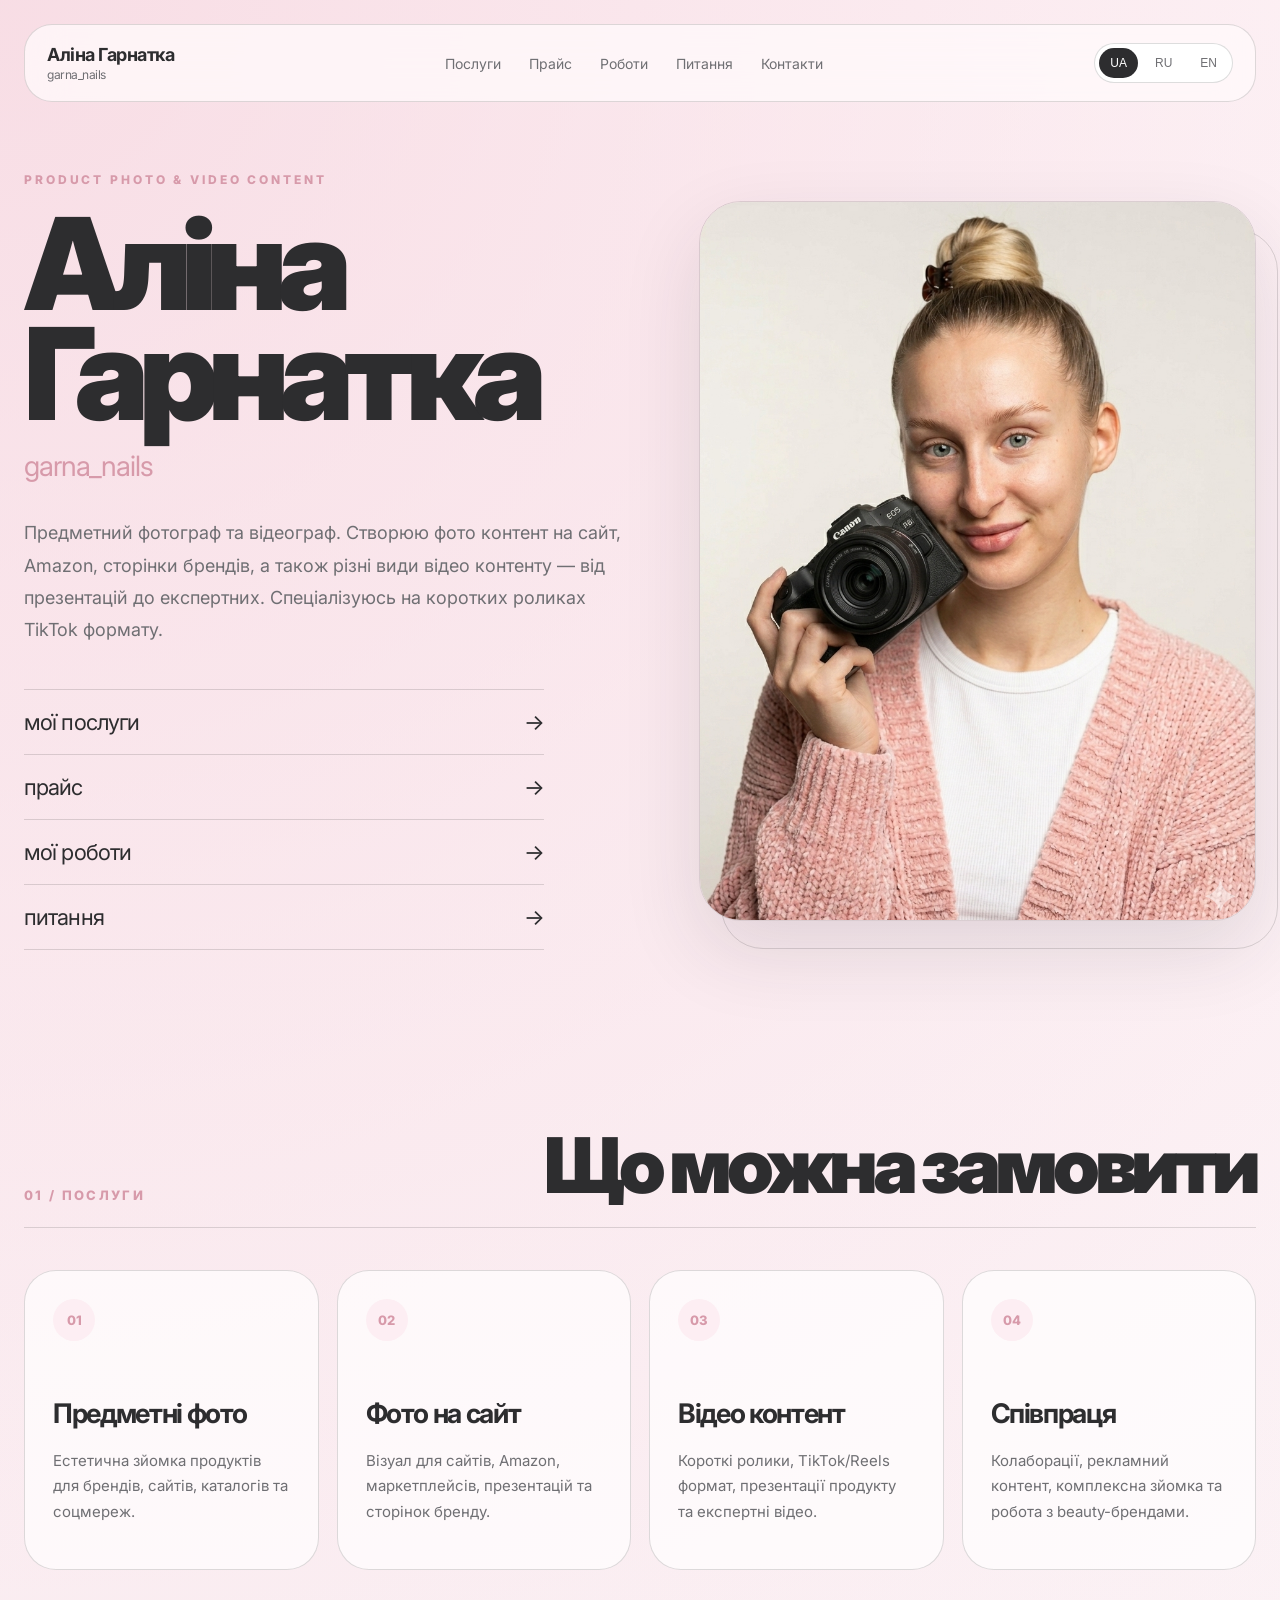
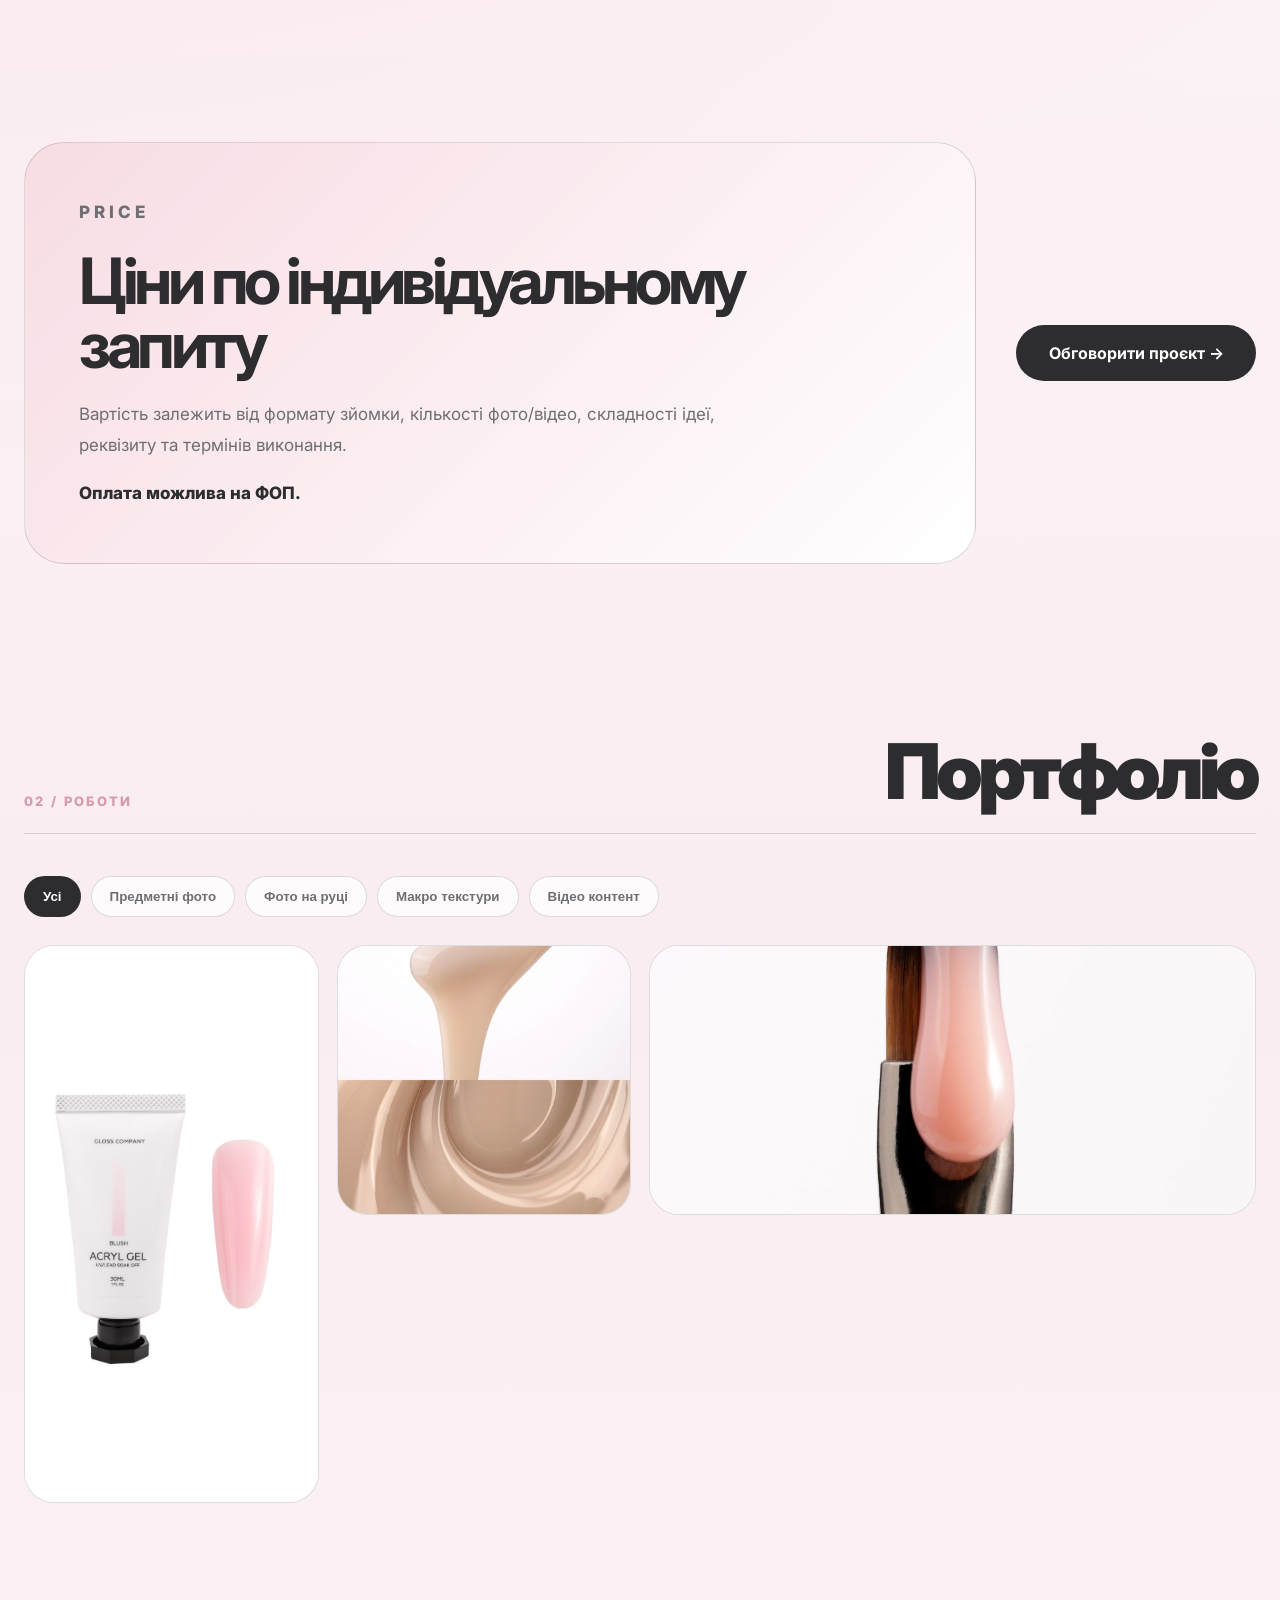
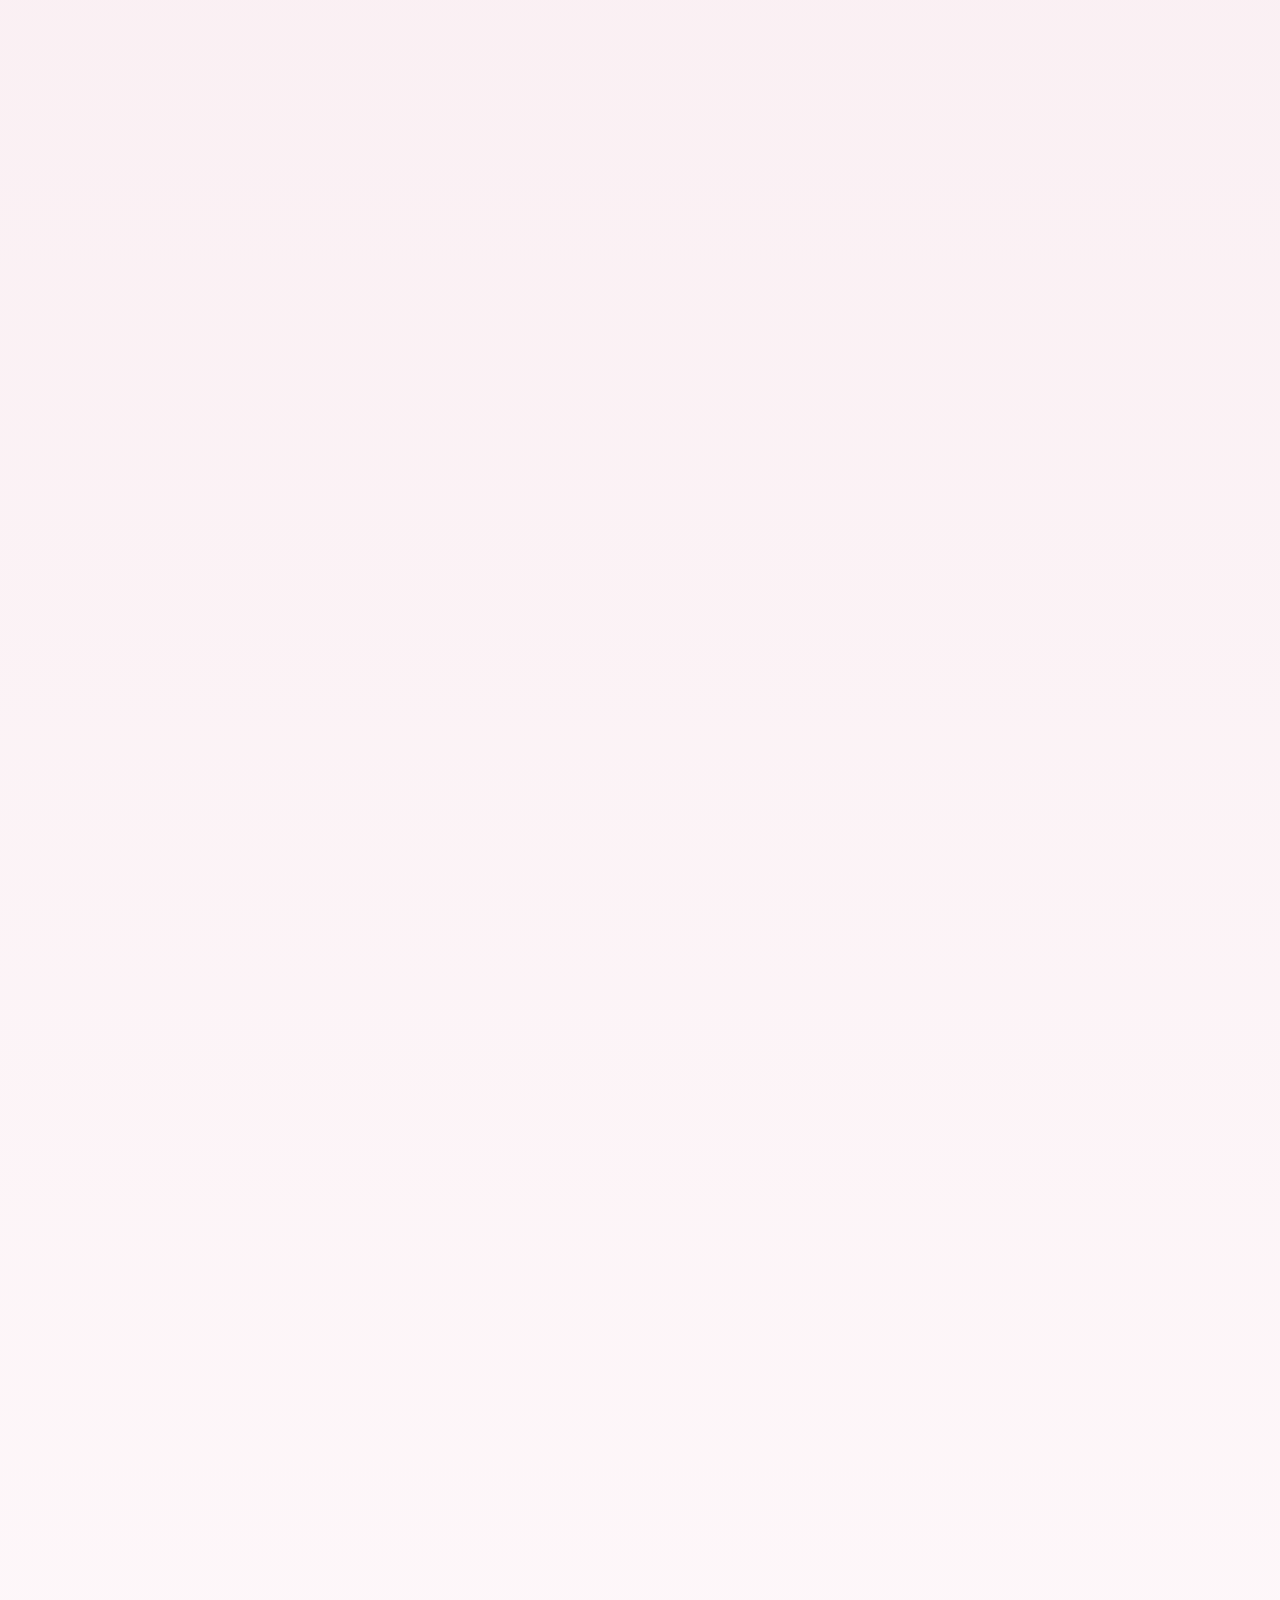
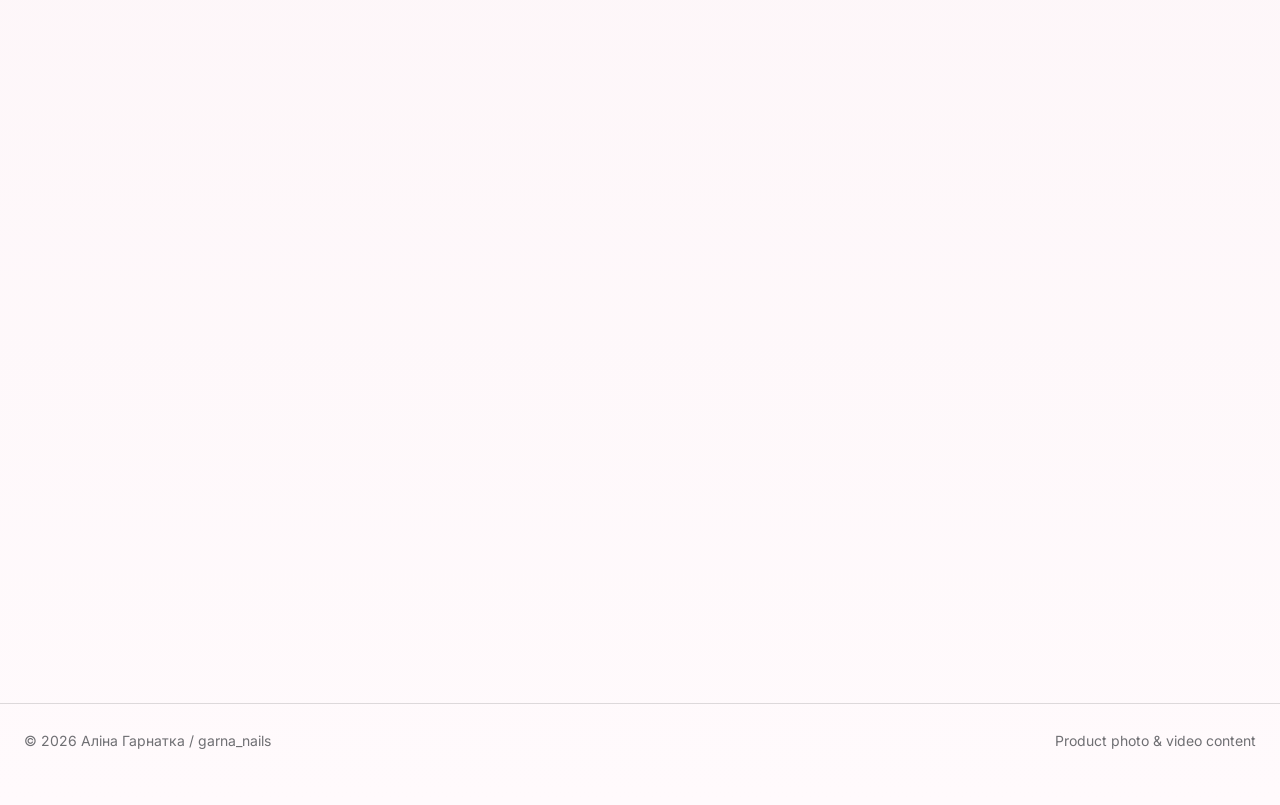
==== index.html @ fa23b3cb "Add files via upload" ====
<!DOCTYPE html>
<html lang="uk">
<head>
  <meta charset="UTF-8" />
  <meta name="viewport" content="width=device-width, initial-scale=1.0" />

  <title>Аліна Гарнатка | Фото та відео контент для beauty-брендів</title>

  <meta name="description" content="Аліна Гарнатка — предметний фотограф та відеограф. Фото контент для сайтів, Amazon, beauty-брендів, презентації продуктів, TikTok/Reels відео та співпраця з брендами." />
  <meta name="keywords" content="Аліна Гарнатка, garna_nails, предметна фотографія, фото для брендів, відео контент, beauty content, nail content, фото для сайту, Amazon product photo" />
  <meta name="author" content="Аліна Гарнатка" />

  <meta property="og:title" content="Аліна Гарнатка | garna_nails" />
  <meta property="og:description" content="Фото та відео контент для beauty-брендів, сайтів, Amazon, соцмереж та презентацій продуктів." />
  <meta property="og:image" content="assets/images/hero/hero.jpg" />
  <meta property="og:type" content="website" />

  <link rel="icon" href="assets/icons/favicon.png" type="image/png" />
  <link rel="stylesheet" href="style.css" />
</head>
<body>

  <header class="header">
    <a href="#" class="logo">
      <span>Аліна Гарнатка</span>
      <small>garna_nails</small>
    </a>

    <nav class="nav">
      <a href="#services">Послуги</a>
      <a href="#price">Прайс</a>
      <a href="#works">Роботи</a>
      <a href="#faq">Питання</a>
      <a href="#contact">Контакти</a>
    </nav>

    <div class="lang">
      <button class="active" data-lang="uk">UA</button>
      <button data-lang="ru">RU</button>
      <button data-lang="en">EN</button>
    </div>
  </header>

  <main>

    <section class="hero">
      <div class="hero-left">
        <p class="label">PRODUCT PHOTO & VIDEO CONTENT</p>

        <h1>Аліна<br>Гарнатка</h1>
        <p class="nickname">garna_nails</p>

        <p class="hero-text">
          Предметний фотограф та відеограф. Створюю фото контент на сайт,
          Amazon, сторінки брендів, а також різні види відео контенту —
          від презентацій до експертних. Спеціалізуюсь на коротких роликах
          TikTok формату.
        </p>

        <div class="hero-links">
          <a href="#services">мої послуги <span>→</span></a>
          <a href="#price">прайс <span>→</span></a>
          <a href="#works">мої роботи <span>→</span></a>
          <a href="#faq">питання <span>→</span></a>
        </div>
      </div>

      <div class="hero-right">
        <img src="assets/images/hero/hero.jpg" alt="Аліна Гарнатка">
      </div>
    </section>

    <section id="services" class="section">
      <div class="section-title">
        <p>01 / Послуги</p>
        <h2>Що можна замовити</h2>
      </div>

      <div class="services-grid">
        <div class="service-card">
          <span>01</span>
          <h3>Предметні фото</h3>
          <p>Естетична зйомка продуктів для брендів, сайтів, каталогів та соцмереж.</p>
        </div>

        <div class="service-card">
          <span>02</span>
          <h3>Фото на сайт</h3>
          <p>Візуал для сайтів, Amazon, маркетплейсів, презентацій та сторінок бренду.</p>
        </div>

        <div class="service-card">
          <span>03</span>
          <h3>Відео контент</h3>
          <p>Короткі ролики, TikTok/Reels формат, презентації продукту та експертні відео.</p>
        </div>

        <div class="service-card">
          <span>04</span>
          <h3>Співпраця</h3>
          <p>Колаборації, рекламний контент, комплексна зйомка та робота з beauty-брендами.</p>
        </div>
      </div>
    </section>

    <section id="price" class="price-section">
      <div>
        <p class="label">PRICE</p>
        <h2>Ціни по індивідуальному запиту</h2>
        <p>
          Вартість залежить від формату зйомки, кількості фото/відео,
          складності ідеї, реквізиту та термінів виконання.
        </p>
        <p class="fop">Оплата можлива на ФОП.</p>
      </div>

      <a href="#contact" class="main-btn">Обговорити проєкт →</a>
    </section>

    <section id="works" class="section">
      <div class="section-title">
        <p>02 / Роботи</p>
        <h2>Портфоліо</h2>
      </div>

      <div class="filter-buttons">
        <button class="active" data-filter="all">Усі</button>
        <button data-filter="product">Предметні фото</button>
        <button data-filter="hand">Фото на руці</button>
        <button data-filter="macro">Макро текстури</button>
        <button data-filter="video">Відео контент</button>
      </div>

      <div class="portfolio-grid">
        <div class="work-item tall" data-category="product">
          <img src="assets/images/portfolio/work1.jpg" alt="Робота 1">
        </div>

        <div class="work-item" data-category="product">
          <img src="assets/images/portfolio/work2.jpg" alt="Робота 2">
        </div>

        <div class="work-item wide" data-category="product">
          <img src="assets/images/portfolio/work3.jpg" alt="Робота 3">
        </div>

        <div class="work-item" data-category="hand">
          <img src="assets/images/portfolio/work4.jpg" alt="Робота 4">
        </div>

        <div class="work-item" data-category="macro">
          <img src="assets/images/portfolio/work5.jpg" alt="Робота 5">
        </div>

        <div class="work-item tall" data-category="macro">
          <img src="assets/images/portfolio/work6.webp" alt="Робота 6">
        </div>

        <div class="work-item" data-category="product">
          <img src="assets/images/portfolio/work7.webp" alt="Робота 7">
        </div>

        <div class="work-item wide" data-category="macro">
          <img src="assets/images/portfolio/work8.jpg" alt="Робота 8">
        </div>

        <div class="work-item" data-category="hand">
          <img src="assets/images/portfolio/work9.webp" alt="Робота 9">
        </div>

        <div class="work-item tall" data-category="product">
          <img src="assets/images/portfolio/work10.webp" alt="Робота 10">
        </div>

        <div class="work-item" data-category="macro">
          <img src="assets/images/portfolio/work11.jpg" alt="Робота 11">
        </div>

        <div class="work-item" data-category="product">
          <img src="assets/images/portfolio/work12.jpg" alt="Робота 12">
        </div>
      </div>
    </section>

    <section id="faq" class="section">
      <div class="section-title">
        <p>03 / Питання</p>
        <h2>Правила роботи</h2>
      </div>

      <div class="faq-list">
        <div class="faq-item">
          <button>
            Як відбувається співпраця?
            <span>+</span>
          </button>
          <p>
            Спочатку обговорюємо задачу, продукт, формат контенту, терміни,
            референси та бажаний результат. Після цього формується індивідуальна пропозиція.
          </p>
        </div>

        <div class="faq-item">
          <button>
            Як формується ціна?
            <span>+</span>
          </button>
          <p>
            Ціна залежить від кількості матеріалів, складності зйомки,
            реквізиту, монтажу, терміновості та формату контенту.
          </p>
        </div>

        <div class="faq-item">
          <button>
            Чи можна замовити тільки відео?
            <span>+</span>
          </button>
          <p>
            Так, можна замовити окремо фото, відео або комплексну зйомку під бренд.
          </p>
        </div>

        <div class="faq-item">
          <button>
            Куди приходять заявки?
            <span>+</span>
          </button>
          <p>
            Усі заявки з сайту автоматично надходять у Telegram.
          </p>
        </div>
      </div>
    </section>

    <section id="contact" class="contact-section">
      <div class="contact-left">
        <p class="label">CONTACT</p>
        <h2>Залишити заявку</h2>
        <p>
          Напишіть, який контент вам потрібен, залиште контакт —
          і заявка автоматично прийде в Telegram.
        </p>

        <div class="social-links">
          <a href="https://www.instagram.com/garna_nails?igsh=emRud2xkeWV4cjYy" target="_blank">Instagram →</a>
          <a href="https://www.tiktok.com/@garna_nails" target="_blank">TikTok →</a>
          <a href="https://t.me/alinagarnatka" target="_blank">Telegram →</a>
        </div>
      </div>

      <form class="contact-form" id="requestForm">
        <input type="text" name="name" placeholder="Ваше ім’я" required>
        <input type="text" name="contact" placeholder="Telegram / Instagram / телефон" required>

        <select name="service" required>
          <option value="">Що вас цікавить?</option>
          <option value="Предметні фото">Предметні фото</option>
          <option value="Фото на сайт">Фото на сайт</option>
          <option value="Відео контент">Відео контент</option>
          <option value="Презентація продукту">Презентація продукту</option>
          <option value="Співпраця">Співпраця</option>
        </select>

        <textarea name="message" placeholder="Коротко опишіть задачу"></textarea>

        <button type="submit">Відправити заявку →</button>
        <p class="form-status" id="formStatus"></p>
      </form>
    </section>

  </main>

  <div class="lightbox" id="lightbox">
    <img src="" alt="">
  </div>

  <footer class="footer">
    <p>© 2026 Аліна Гарнатка / garna_nails</p>
    <p>Product photo & video content</p>
  </footer>

  <script src="script.js"></script>
</body>
</html>
---- style.css ----
@import url('https://fonts.googleapis.com/css2?family=Inter:wght@300;400;500;600;700;800;900&display=swap');

:root {
  --white: #fffafc;
  --pink: #f6d6df;
  --pink-light: #fdeef3;
  --pink-dark: #d79aaa;
  --gray: #2d2d2f;
  --gray-soft: #6f6f73;
  --line: rgba(45, 45, 47, 0.16);
  --card: rgba(255, 255, 255, 0.72);
}

* {
  margin: 0;
  padding: 0;
  box-sizing: border-box;
}

html {
  scroll-behavior: smooth;
}

body {
  font-family: 'Inter', sans-serif;
  background:
    radial-gradient(circle at top left, rgba(246, 214, 223, 0.8), transparent 36%),
    linear-gradient(180deg, #fffafc 0%, #f9edf1 45%, #fffafc 100%);
  color: var(--gray);
  overflow-x: hidden;
}

a {
  color: inherit;
  text-decoration: none;
}

img {
  width: 100%;
  display: block;
}

.header {
  width: calc(100% - 48px);
  max-width: 1320px;
  margin: 24px auto 0;
  padding: 18px 22px;
  border: 1px solid var(--line);
  border-radius: 28px;
  background: rgba(255, 250, 252, 0.76);
  backdrop-filter: blur(18px);
  display: flex;
  align-items: center;
  justify-content: space-between;
  position: sticky;
  top: 18px;
  z-index: 100;
}

.logo {
  display: flex;
  flex-direction: column;
  line-height: 1.1;
  font-weight: 700;
  letter-spacing: -0.03em;
}

.logo span {
  font-size: 18px;
}

.logo small {
  font-size: 12px;
  color: var(--gray-soft);
  font-weight: 400;
  margin-top: 3px;
}

.nav {
  display: flex;
  gap: 28px;
  font-size: 14px;
  color: var(--gray-soft);
}

.nav a {
  transition: 0.25s ease;
}

.nav a:hover {
  color: var(--gray);
}

.lang {
  display: flex;
  gap: 6px;
  padding: 4px;
  border: 1px solid var(--line);
  border-radius: 999px;
  background: #fff;
}

.lang button {
  border: none;
  background: transparent;
  padding: 8px 11px;
  border-radius: 999px;
  cursor: pointer;
  font-size: 12px;
  color: var(--gray-soft);
}

.lang button.active {
  background: var(--gray);
  color: #fff;
}

.hero {
  max-width: 1320px;
  margin: 70px auto 0;
  padding: 0 24px 80px;
  display: grid;
  grid-template-columns: 1.05fr 0.95fr;
  gap: 60px;
  align-items: center;
  min-height: calc(100vh - 140px);
}

.label {
  font-size: 12px;
  letter-spacing: 0.24em;
  text-transform: uppercase;
  color: var(--pink-dark);
  font-weight: 800;
  margin-bottom: 22px;
}

.hero h1 {
  font-size: clamp(64px, 10vw, 154px);
  line-height: 0.86;
  letter-spacing: -0.08em;
  font-weight: 900;
  color: var(--gray);
}

.nickname {
  margin-top: 20px;
  font-size: 28px;
  color: var(--pink-dark);
  letter-spacing: -0.04em;
}

.hero-text {
  max-width: 620px;
  margin-top: 34px;
  font-size: 18px;
  line-height: 1.8;
  color: var(--gray-soft);
}

.hero-links {
  margin-top: 42px;
  max-width: 520px;
  border-top: 1px solid var(--line);
}

.hero-links a {
  display: flex;
  align-items: center;
  justify-content: space-between;
  padding: 19px 0;
  border-bottom: 1px solid var(--line);
  font-size: 22px;
  letter-spacing: -0.04em;
  transition: 0.25s ease;
}

.hero-links span {
  transition: 0.25s ease;
}

.hero-links a:hover {
  color: var(--pink-dark);
  padding-left: 10px;
}

.hero-links a:hover span {
  transform: translateX(8px);
}

.hero-right {
  position: relative;
}

.hero-right::before {
  content: "";
  position: absolute;
  inset: 28px -22px -28px 22px;
  border: 1px solid var(--line);
  border-radius: 42px;
  z-index: -1;
}

.hero-right img {
  height: 720px;
  object-fit: cover;
  border-radius: 42px;
  border: 1px solid var(--line);
  box-shadow: 0 30px 80px rgba(45, 45, 47, 0.12);
}

.section {
  max-width: 1320px;
  margin: 0 auto;
  padding: 100px 24px;
}

.section-title {
  display: flex;
  align-items: end;
  justify-content: space-between;
  gap: 30px;
  margin-bottom: 42px;
  border-bottom: 1px solid var(--line);
  padding-bottom: 24px;
}

.section-title p {
  font-size: 13px;
  color: var(--pink-dark);
  text-transform: uppercase;
  letter-spacing: 0.18em;
  font-weight: 800;
}

.section-title h2 {
  font-size: clamp(40px, 6vw, 86px);
  line-height: 0.95;
  letter-spacing: -0.07em;
  font-weight: 900;
}

.services-grid {
  display: grid;
  grid-template-columns: repeat(4, 1fr);
  gap: 18px;
}

.service-card {
  min-height: 300px;
  padding: 28px;
  border-radius: 32px;
  border: 1px solid var(--line);
  background: rgba(255, 255, 255, 0.68);
  transition: 0.25s ease;
}

.service-card:hover {
  transform: translateY(-8px);
  background: #fff;
  box-shadow: 0 24px 60px rgba(45, 45, 47, 0.09);
}

.service-card span {
  display: inline-flex;
  width: 42px;
  height: 42px;
  border-radius: 50%;
  background: var(--pink-light);
  align-items: center;
  justify-content: center;
  font-size: 13px;
  color: var(--pink-dark);
  font-weight: 800;
  margin-bottom: 56px;
}

.service-card h3 {
  font-size: 27px;
  letter-spacing: -0.05em;
  margin-bottom: 18px;
}

.service-card p {
  color: var(--gray-soft);
  line-height: 1.7;
  font-size: 15px;
}

.price-section {
  max-width: 1320px;
  margin: 0 auto;
  padding: 72px 24px;
  display: grid;
  grid-template-columns: 1fr auto;
  gap: 40px;
  align-items: center;
}

.price-section > div {
  padding: 54px;
  border-radius: 40px;
  background:
    linear-gradient(135deg, rgba(246, 214, 223, 0.85), rgba(255, 255, 255, 0.82)),
    #fff;
  border: 1px solid var(--line);
}

.price-section h2 {
  font-size: clamp(38px, 5vw, 74px);
  line-height: 1;
  letter-spacing: -0.07em;
  margin-bottom: 22px;
}

.price-section p {
  max-width: 700px;
  font-size: 17px;
  line-height: 1.8;
  color: var(--gray-soft);
}

.fop {
  margin-top: 18px;
  font-weight: 800;
  color: var(--gray) !important;
}

.main-btn {
  display: inline-flex;
  align-items: center;
  justify-content: center;
  min-width: 240px;
  padding: 18px 26px;
  border-radius: 999px;
  background: var(--gray);
  color: #fff;
  font-weight: 700;
  transition: 0.25s ease;
}

.main-btn:hover {
  transform: translateY(-4px);
  box-shadow: 0 20px 44px rgba(45, 45, 47, 0.16);
}

.filter-buttons {
  display: flex;
  gap: 10px;
  flex-wrap: wrap;
  margin-bottom: 28px;
}

.filter-buttons button {
  border: 1px solid var(--line);
  background: rgba(255, 255, 255, 0.74);
  padding: 12px 18px;
  border-radius: 999px;
  cursor: pointer;
  color: var(--gray-soft);
  font-weight: 600;
  transition: 0.25s ease;
}

.filter-buttons button.active,
.filter-buttons button:hover {
  background: var(--gray);
  color: #fff;
}

.portfolio-grid {
  display: grid;
  grid-template-columns: repeat(4, 1fr);
  grid-auto-rows: 270px;
  gap: 18px;
}

.work-item {
  border-radius: 30px;
  overflow: hidden;
  border: 1px solid var(--line);
  cursor: pointer;
  background: #fff;
  position: relative;
}

.work-item::after {
  content: "відкрити →";
  position: absolute;
  right: 16px;
  bottom: 16px;
  padding: 9px 13px;
  border-radius: 999px;
  background: rgba(255, 250, 252, 0.84);
  backdrop-filter: blur(12px);
  font-size: 12px;
  color: var(--gray);
  opacity: 0;
  transform: translateY(8px);
  transition: 0.25s ease;
}

.work-item:hover::after {
  opacity: 1;
  transform: translateY(0);
}

.work-item img {
  width: 100%;
  height: 100%;
  object-fit: cover;
  transition: 0.45s ease;
}

.work-item:hover img {
  transform: scale(1.06);
}

.work-item.tall {
  grid-row: span 2;
}

.work-item.wide {
  grid-column: span 2;
}

.faq-list {
  display: grid;
  gap: 14px;
}

.faq-item {
  border: 1px solid var(--line);
  border-radius: 28px;
  background: rgba(255, 255, 255, 0.68);
  overflow: hidden;
}

.faq-item button {
  width: 100%;
  border: none;
  background: transparent;
  padding: 24px 28px;
  text-align: left;
  display: flex;
  justify-content: space-between;
  gap: 20px;
  font-size: 21px;
  font-weight: 800;
  color: var(--gray);
  cursor: pointer;
}

.faq-item button span {
  color: var(--pink-dark);
  font-size: 28px;
  line-height: 1;
  transition: 0.25s ease;
}

.faq-item p {
  display: none;
  padding: 0 28px 26px;
  max-width: 820px;
  color: var(--gray-soft);
  line-height: 1.8;
}

.faq-item.active p {
  display: block;
}

.faq-item.active button span {
  transform: rotate(45deg);
}

.contact-section {
  max-width: 1320px;
  margin: 0 auto;
  padding: 100px 24px;
  display: grid;
  grid-template-columns: 0.9fr 1.1fr;
  gap: 50px;
  align-items: start;
}

.contact-left h2 {
  font-size: clamp(44px, 7vw, 96px);
  line-height: 0.95;
  letter-spacing: -0.07em;
  margin-bottom: 28px;
}

.contact-left p {
  max-width: 520px;
  color: var(--gray-soft);
  line-height: 1.8;
  font-size: 17px;
}

.social-links {
  margin-top: 40px;
  max-width: 440px;
  border-top: 1px solid var(--line);
}

.social-links a {
  display: flex;
  padding: 18px 0;
  border-bottom: 1px solid var(--line);
  justify-content: space-between;
  font-size: 22px;
  letter-spacing: -0.04em;
  transition: 0.25s ease;
}

.social-links a:hover {
  color: var(--pink-dark);
  padding-left: 10px;
}

.contact-form {
  padding: 34px;
  border-radius: 36px;
  border: 1px solid var(--line);
  background: rgba(255, 255, 255, 0.72);
  display: grid;
  gap: 14px;
}

.contact-form input,
.contact-form select,
.contact-form textarea {
  width: 100%;
  border: 1px solid var(--line);
  background: #fffafc;
  border-radius: 20px;
  padding: 18px 18px;
  font-family: inherit;
  font-size: 15px;
  color: var(--gray);
  outline: none;
}

.contact-form textarea {
  min-height: 150px;
  resize: vertical;
}

.contact-form input:focus,
.contact-form select:focus,
.contact-form textarea:focus {
  border-color: var(--pink-dark);
}

.contact-form button {
  border: none;
  border-radius: 999px;
  padding: 18px 24px;
  background: var(--gray);
  color: #fff;
  font-family: inherit;
  font-size: 16px;
  font-weight: 800;
  cursor: pointer;
  transition: 0.25s ease;
}

.contact-form button:hover {
  transform: translateY(-3px);
  box-shadow: 0 18px 40px rgba(45, 45, 47, 0.14);
}

.form-status {
  color: var(--pink-dark);
  font-weight: 700;
  font-size: 14px;
}

.footer {
  max-width: 1320px;
  margin: 0 auto 28px;
  padding: 28px 24px;
  border-top: 1px solid var(--line);
  display: flex;
  justify-content: space-between;
  gap: 20px;
  color: var(--gray-soft);
  font-size: 14px;
}

.lightbox {
  position: fixed;
  inset: 0;
  background: rgba(45, 45, 47, 0.78);
  backdrop-filter: blur(14px);
  z-index: 500;
  display: none;
  align-items: center;
  justify-content: center;
  padding: 28px;
}

.lightbox.active {
  display: flex;
}

.lightbox img {
  width: auto;
  max-width: 92vw;
  max-height: 88vh;
  border-radius: 24px;
  box-shadow: 0 30px 80px rgba(0, 0, 0, 0.28);
}

.work-item.hide {
  display: none;
}

@media (max-width: 1050px) {
  .nav {
    display: none;
  }

  .hero {
    grid-template-columns: 1fr;
    gap: 36px;
  }

  .hero-right img {
    height: 620px;
  }

  .services-grid {
    grid-template-columns: repeat(2, 1fr);
  }

  .price-section {
    grid-template-columns: 1fr;
  }

  .portfolio-grid {
    grid-template-columns: repeat(2, 1fr);
  }

  .contact-section {
    grid-template-columns: 1fr;
  }
}

@media (max-width: 640px) {
  .header {
    width: calc(100% - 24px);
    margin-top: 12px;
    padding: 14px;
    border-radius: 22px;
  }

  .logo span {
    font-size: 15px;
  }

  .logo small {
    font-size: 11px;
  }

  .lang button {
    padding: 7px 9px;
    font-size: 11px;
  }

  .hero {
    margin-top: 38px;
    padding: 0 14px 60px;
    min-height: auto;
  }

  .hero h1 {
    font-size: 64px;
  }

  .nickname {
    font-size: 20px;
  }

  .hero-text {
    font-size: 15px;
    margin-top: 24px;
  }

  .hero-links a {
    font-size: 18px;
  }

  .hero-right img {
    height: 480px;
    border-radius: 28px;
  }

  .section,
  .contact-section {
    padding: 70px 14px;
  }

  .section-title {
    display: block;
  }

  .section-title h2 {
    margin-top: 12px;
  }

  .services-grid {
    grid-template-columns: 1fr;
  }

  .service-card {
    min-height: 240px;
  }

  .service-card span {
    margin-bottom: 34px;
  }

  .price-section {
    padding: 50px 14px;
  }

  .price-section > div {
    padding: 30px;
    border-radius: 28px;
  }

  .portfolio-grid {
    grid-template-columns: 1fr;
    grid-auto-rows: 360px;
  }

  .work-item.wide,
  .work-item.tall {
    grid-column: span 1;
    grid-row: span 1;
  }

  .faq-item button {
    font-size: 18px;
    padding: 21px;
  }

  .contact-form {
    padding: 20px;
    border-radius: 26px;
  }

  .footer {
    padding: 24px 14px;
    display: block;
  }

  .footer p + p {
    margin-top: 8px;
  }
}
.fade-up {
  opacity: 0;
  transform: translateY(28px);
  transition: 0.75s ease;
}

.fade-up.show {
  opacity: 1;
  transform: translateY(0);
}
.error-page {
  min-height: 100vh;
  padding: 40px 24px;
  display: flex;
  flex-direction: column;
  align-items: center;
  justify-content: center;
  text-align: center;
  background:
    radial-gradient(circle at top left, rgba(246, 214, 223, 0.8), transparent 36%),
    linear-gradient(180deg, #fffafc 0%, #f9edf1 45%, #fffafc 100%);
}

.error-page h1 {
  font-size: clamp(48px, 8vw, 110px);
  line-height: 0.95;
  letter-spacing: -0.07em;
  margin-bottom: 24px;
}

.error-page p {
  max-width: 520px;
  color: var(--gray-soft);
  line-height: 1.7;
  font-size: 17px;
  margin-bottom: 28px;
}
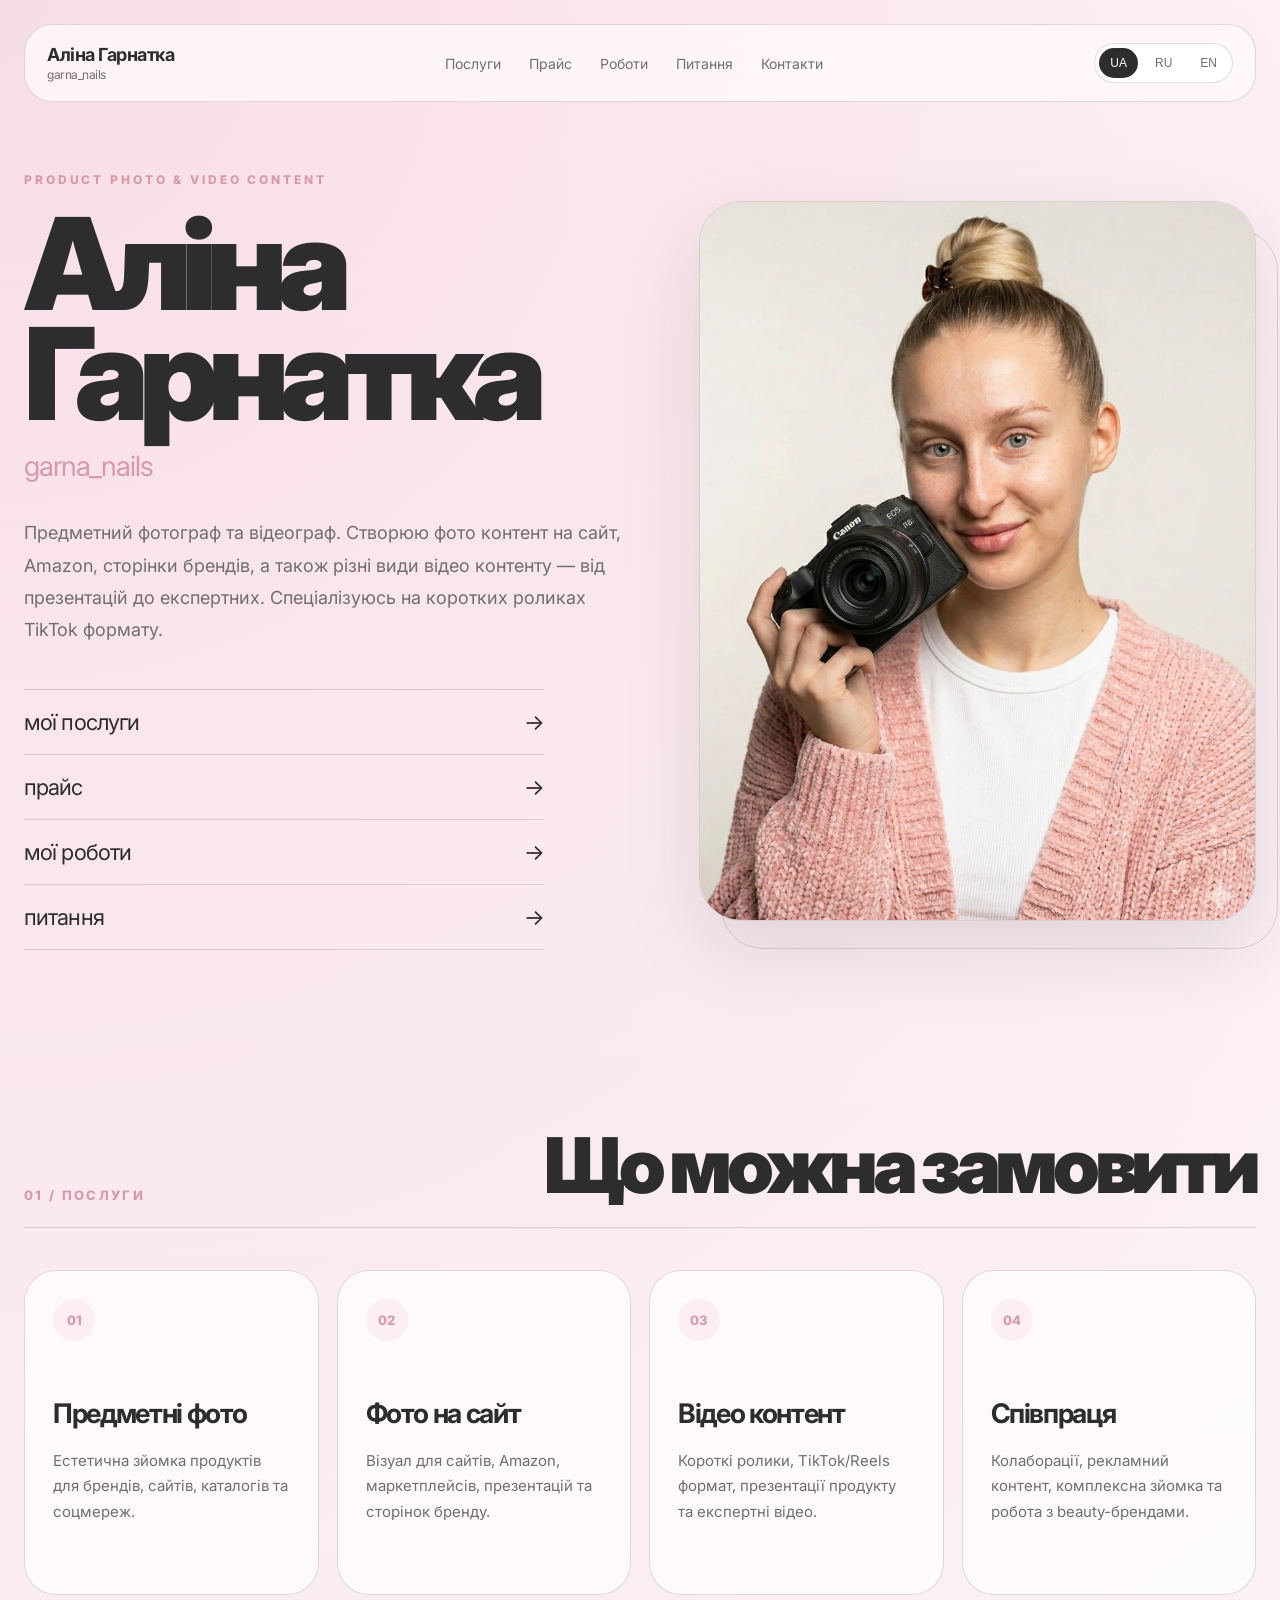
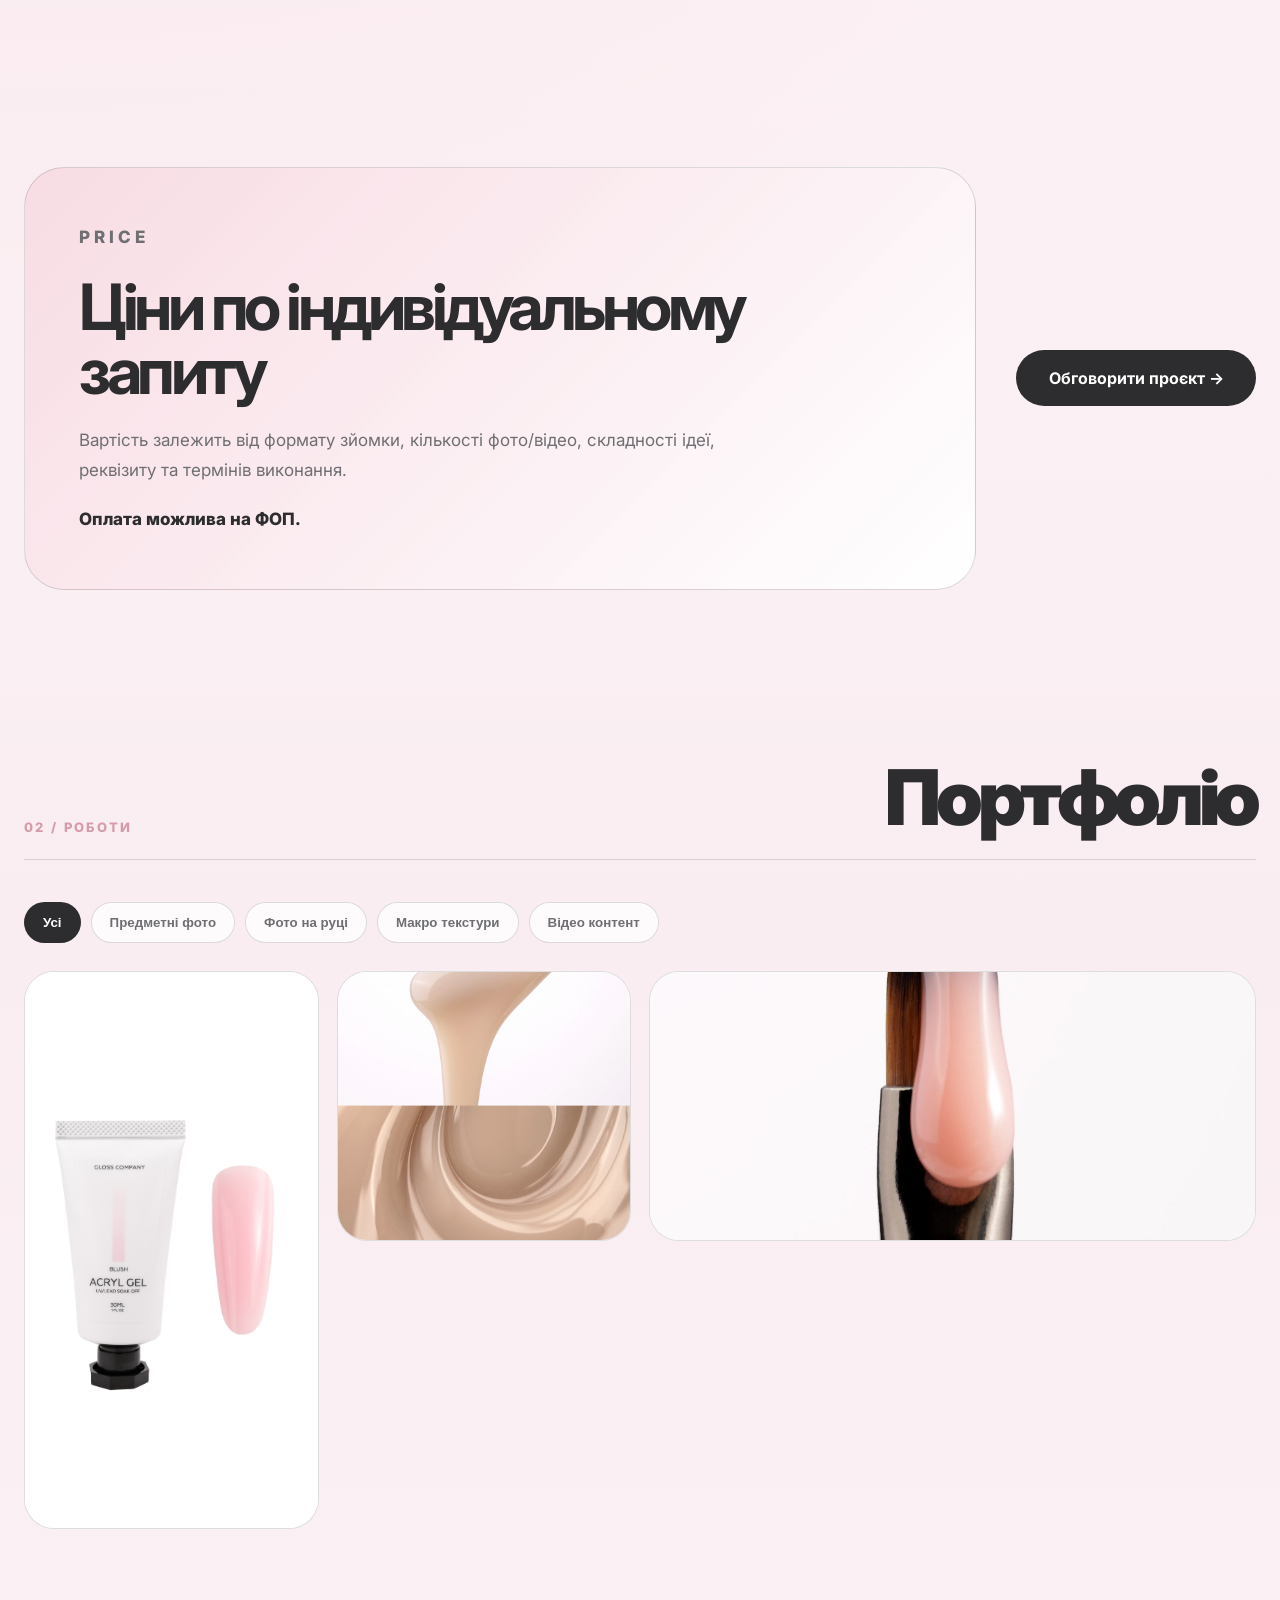
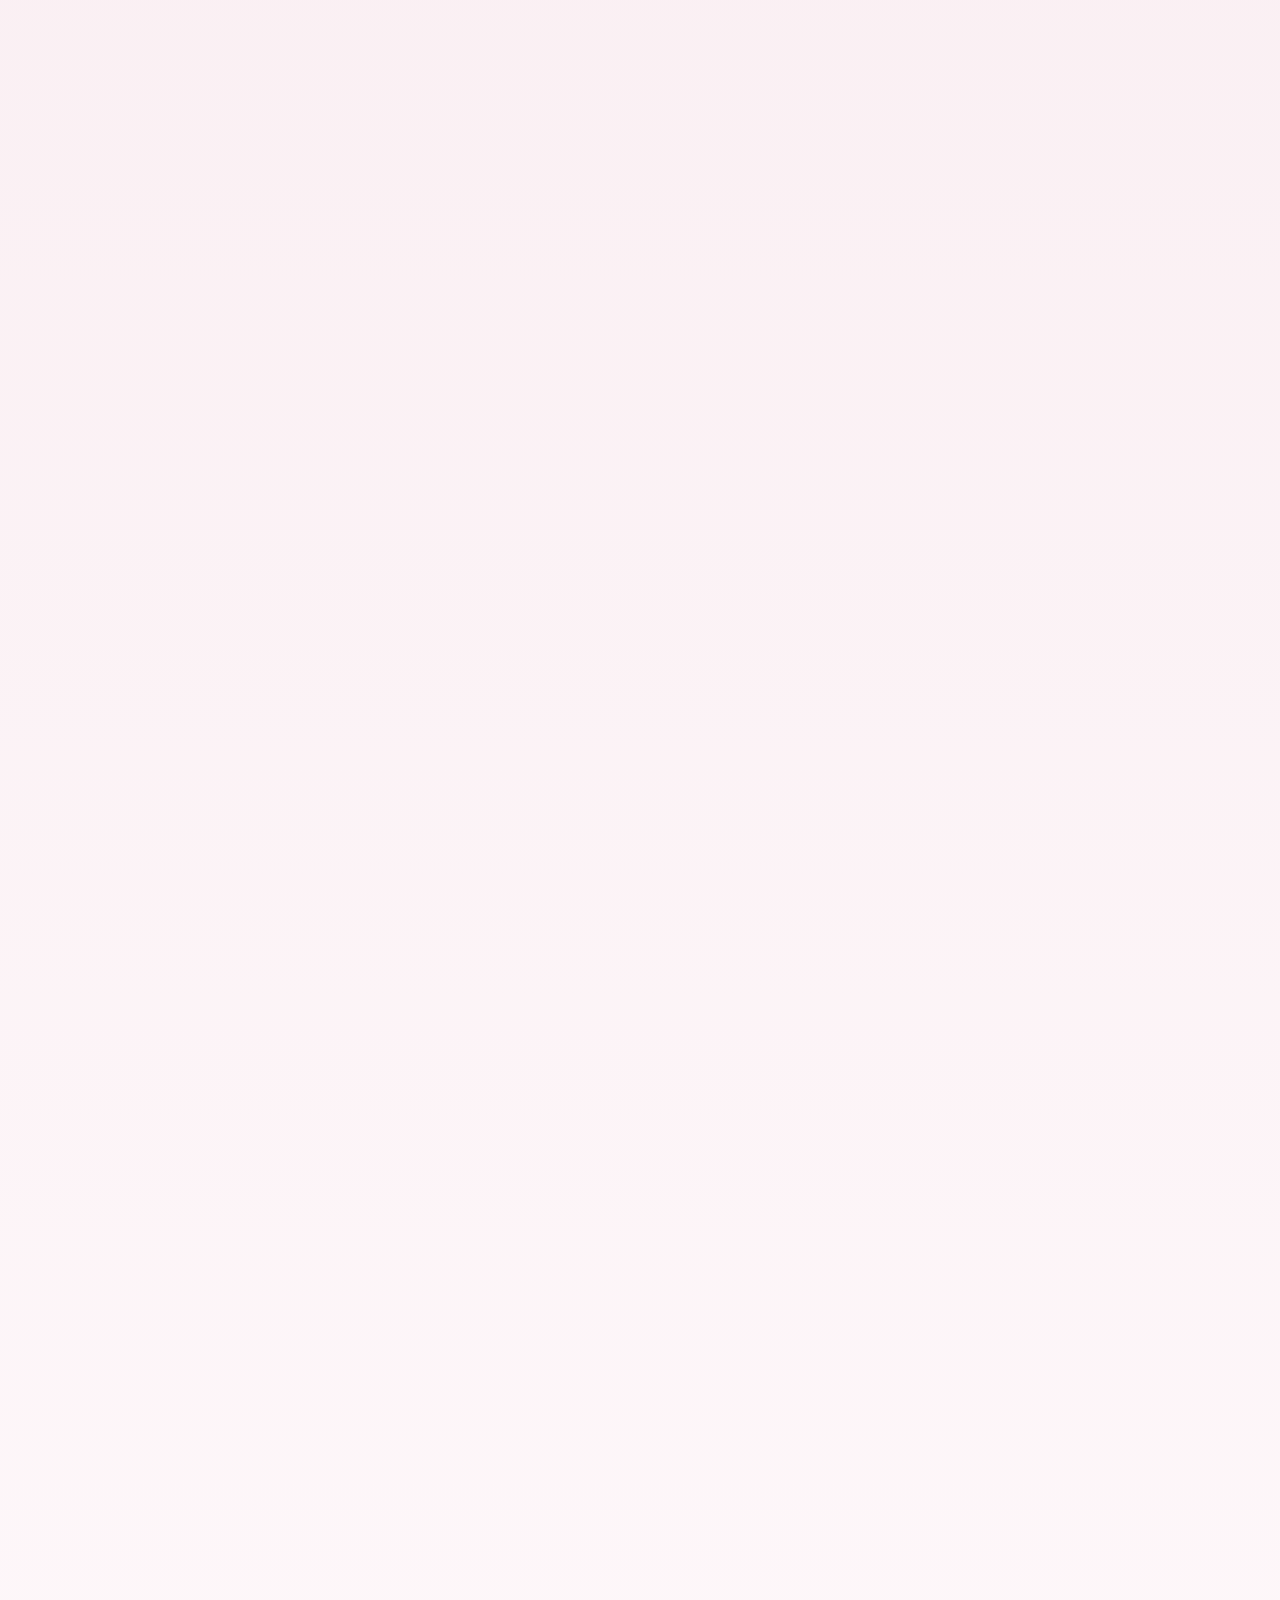
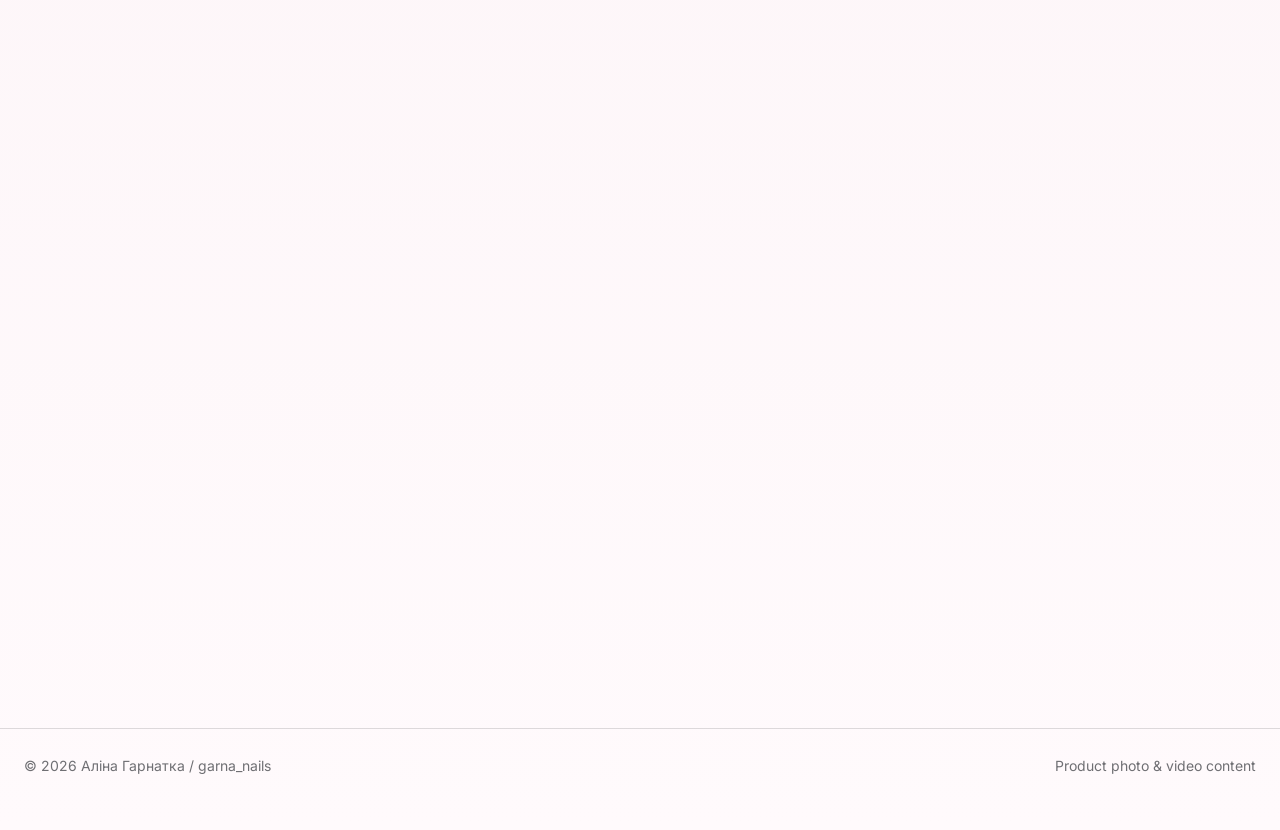
==== commit 37c76227: "Update index.html" ====
--- a/index.html
+++ b/index.html
@@ -281,5 +281,59 @@
   </footer>
 
   <script src="script.js"></script>
+<script>
+  function openServiceTarget(category) {
+    if (category === "contact") {
+      const contact = document.querySelector("#contact, .contact-section");
+
+      if (contact) {
+        contact.scrollIntoView({
+          behavior: "smooth",
+          block: "start"
+        });
+      }
+
+      return;
+    }
+
+    const works = document.querySelector("#works");
+
+    if (works) {
+      works.scrollIntoView({
+        behavior: "smooth",
+        block: "start"
+      });
+    }
+
+    setTimeout(() => {
+      const filterBtn = document.querySelector(`.filter-buttons button[data-filter="${category}"]`);
+
+      if (filterBtn) {
+        filterBtn.click();
+      }
+    }, 500);
+  }
+
+  function forceServiceCardsClickable() {
+    const cards = document.querySelectorAll(".service-card");
+
+    const targets = ["product", "product", "video", "contact"];
+
+    cards.forEach((card, index) => {
+      card.style.cursor = "pointer";
+
+      card.onclick = function () {
+        openServiceTarget(targets[index] || "all");
+      };
+    });
+  }
+
+  document.addEventListener("DOMContentLoaded", forceServiceCardsClickable);
+  window.addEventListener("load", forceServiceCardsClickable);
+
+  setTimeout(forceServiceCardsClickable, 500);
+  setTimeout(forceServiceCardsClickable, 1500);
+  setTimeout(forceServiceCardsClickable, 3000);
+</script>
 </body>
-</html>+</html>
--- a/style.css
+++ b/style.css
@@ -797,4 +797,42 @@
   line-height: 1.7;
   font-size: 17px;
   margin-bottom: 28px;
-}+}
+.service-card {
+  cursor: pointer;
+}
+
+.service-card::after {
+  content: "дивитися роботи →";
+  display: inline-block;
+  margin-top: 24px;
+  color: var(--pink-dark);
+  font-weight: 800;
+  font-size: 14px;
+  opacity: 0;
+  transform: translateY(8px);
+  transition: 0.25s ease;
+}
+
+.service-card:hover::after {
+  opacity: 1;
+  transform: translateY(0);
+}
+.service-card {
+  cursor: pointer;
+}
+
+.service-card:hover {
+  border-color: var(--pink-dark);
+}
+.service-card {
+  cursor: pointer !important;
+}
+
+.service-card::after {
+  pointer-events: none;
+}
+
+.service-card:hover {
+  border-color: var(--pink-dark) !important;
+}
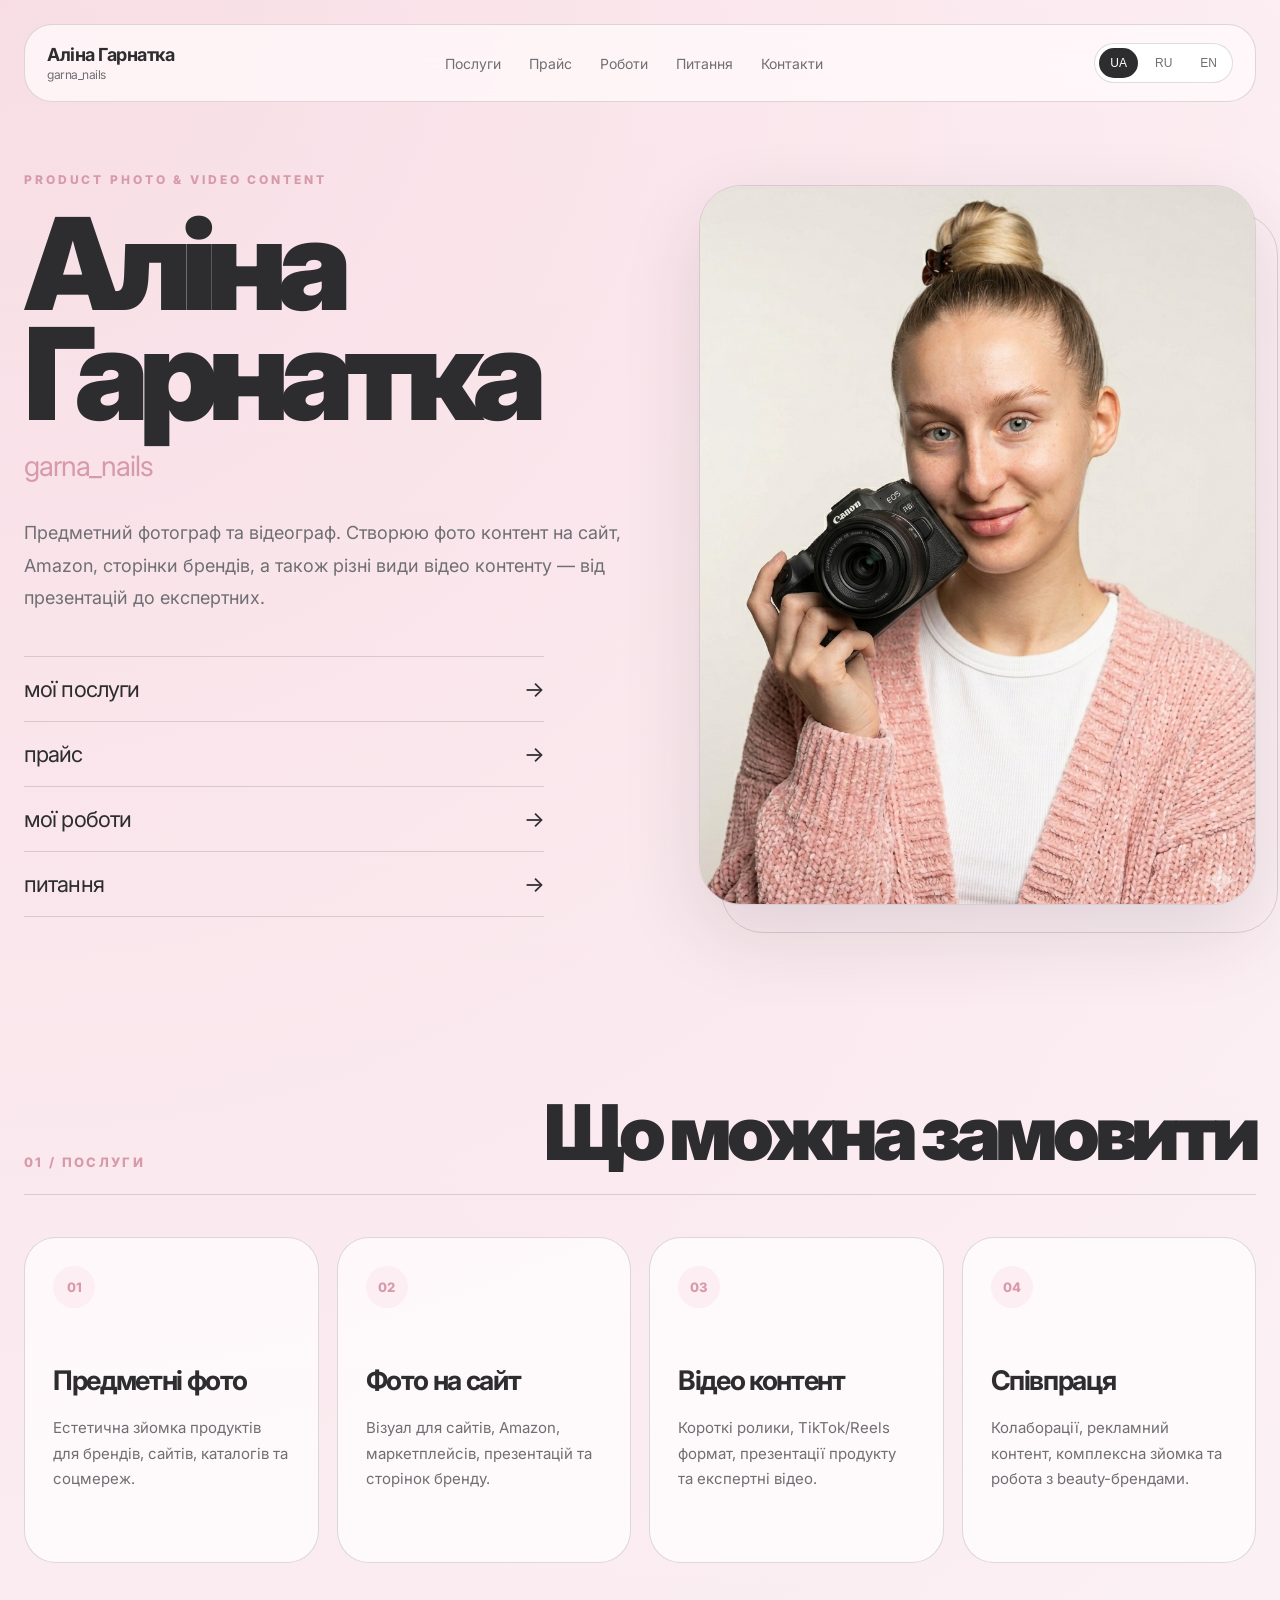
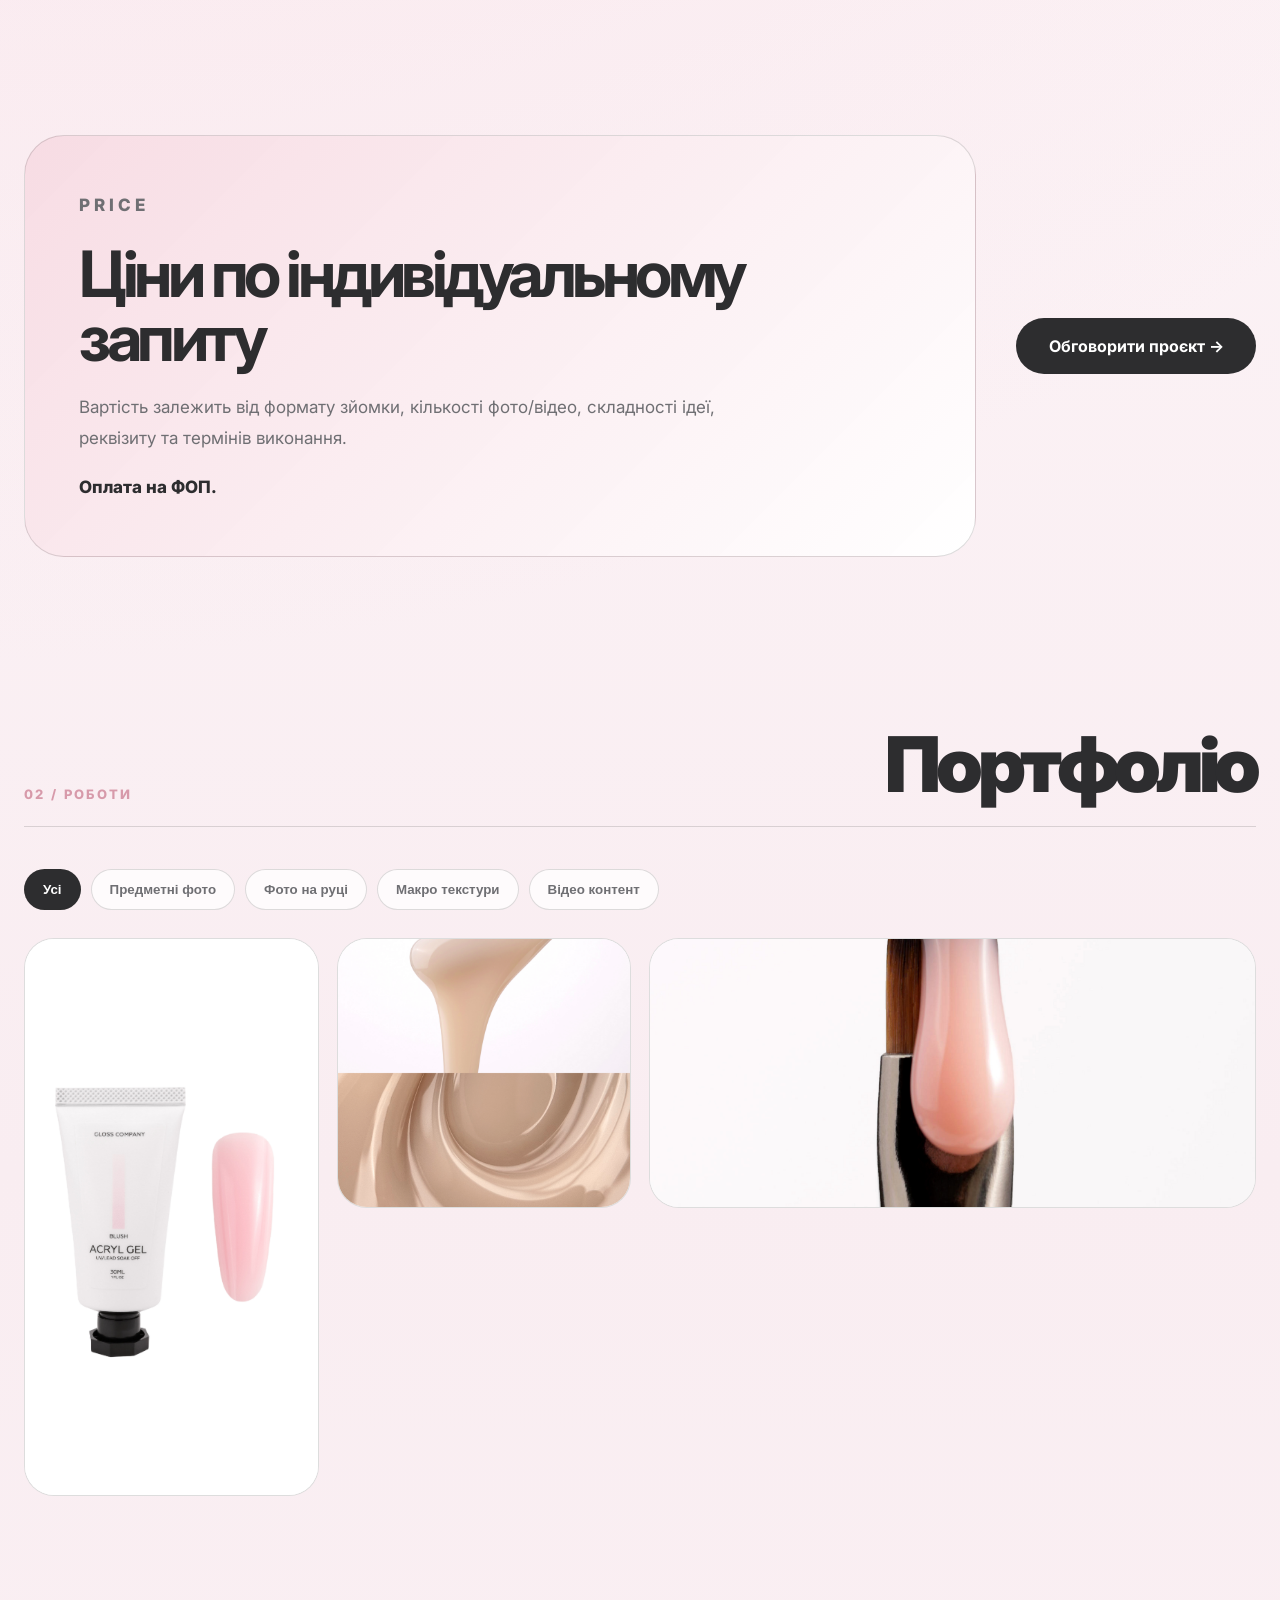
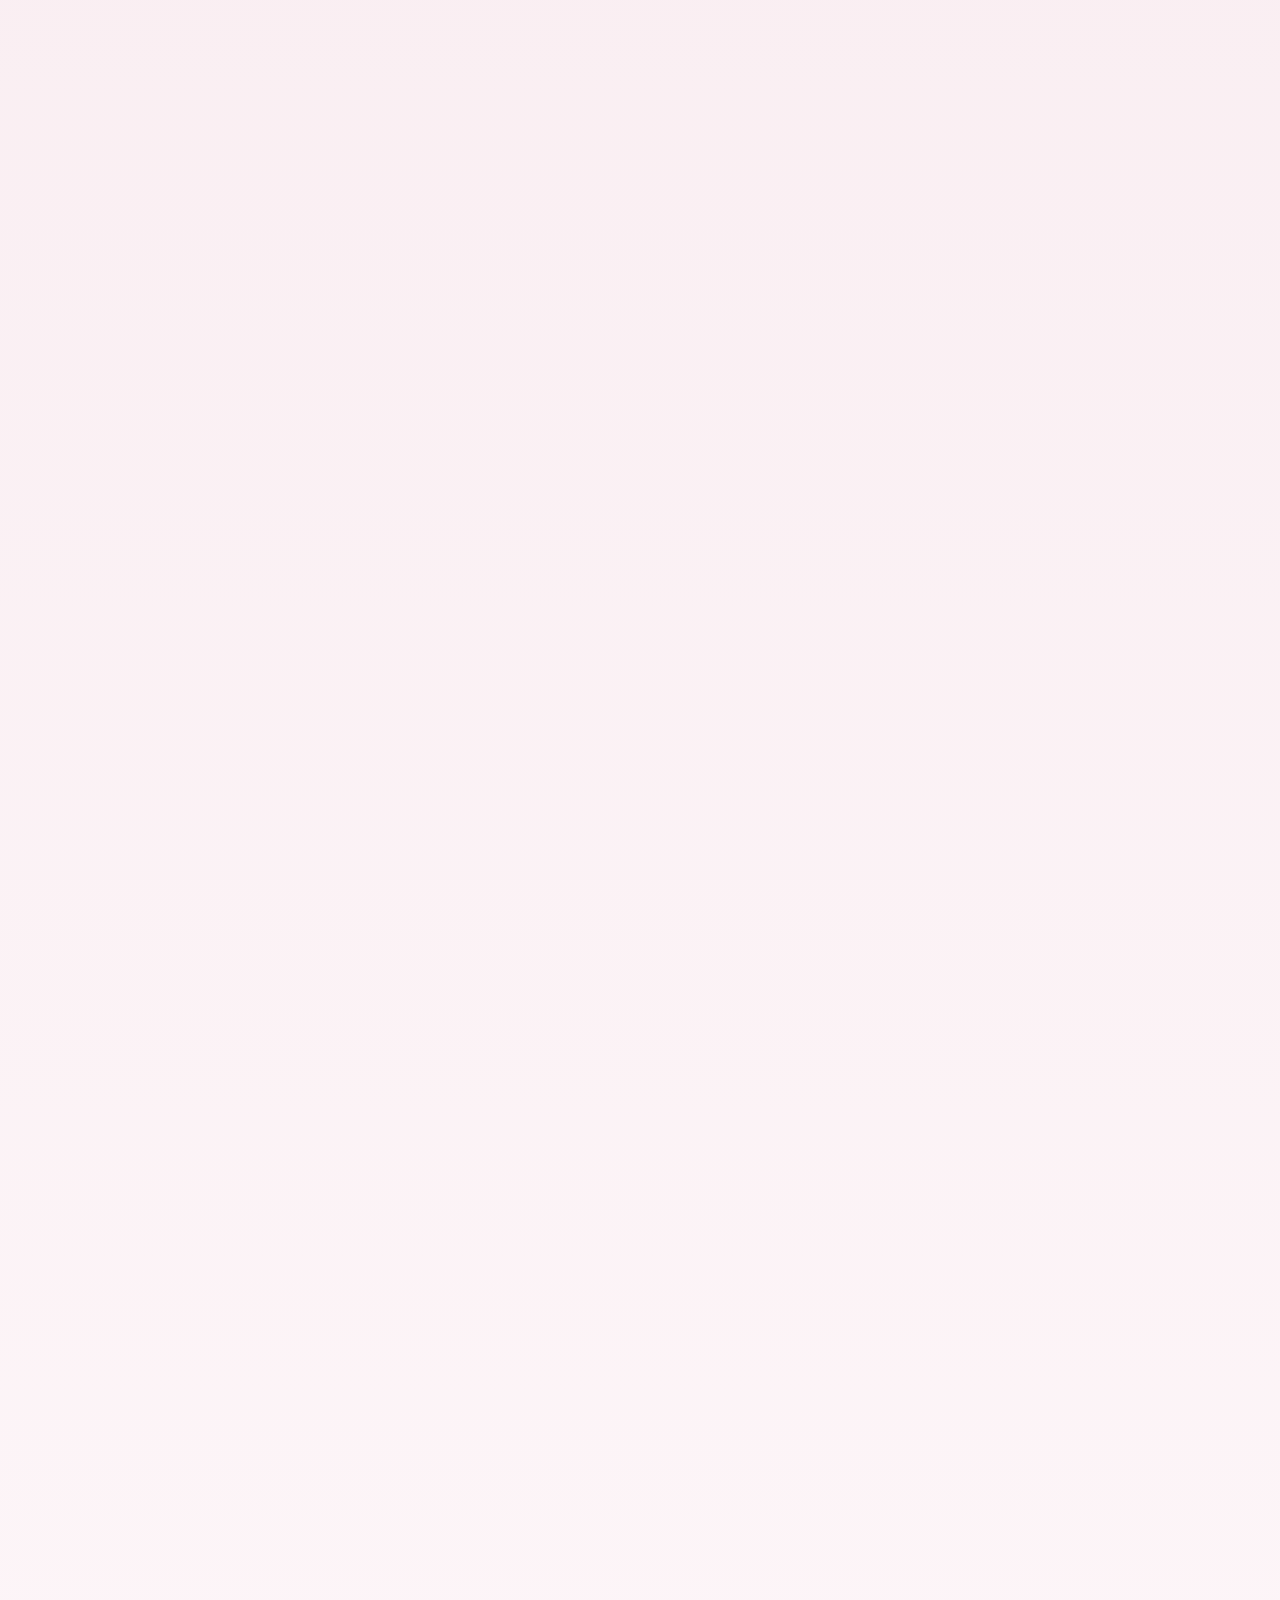
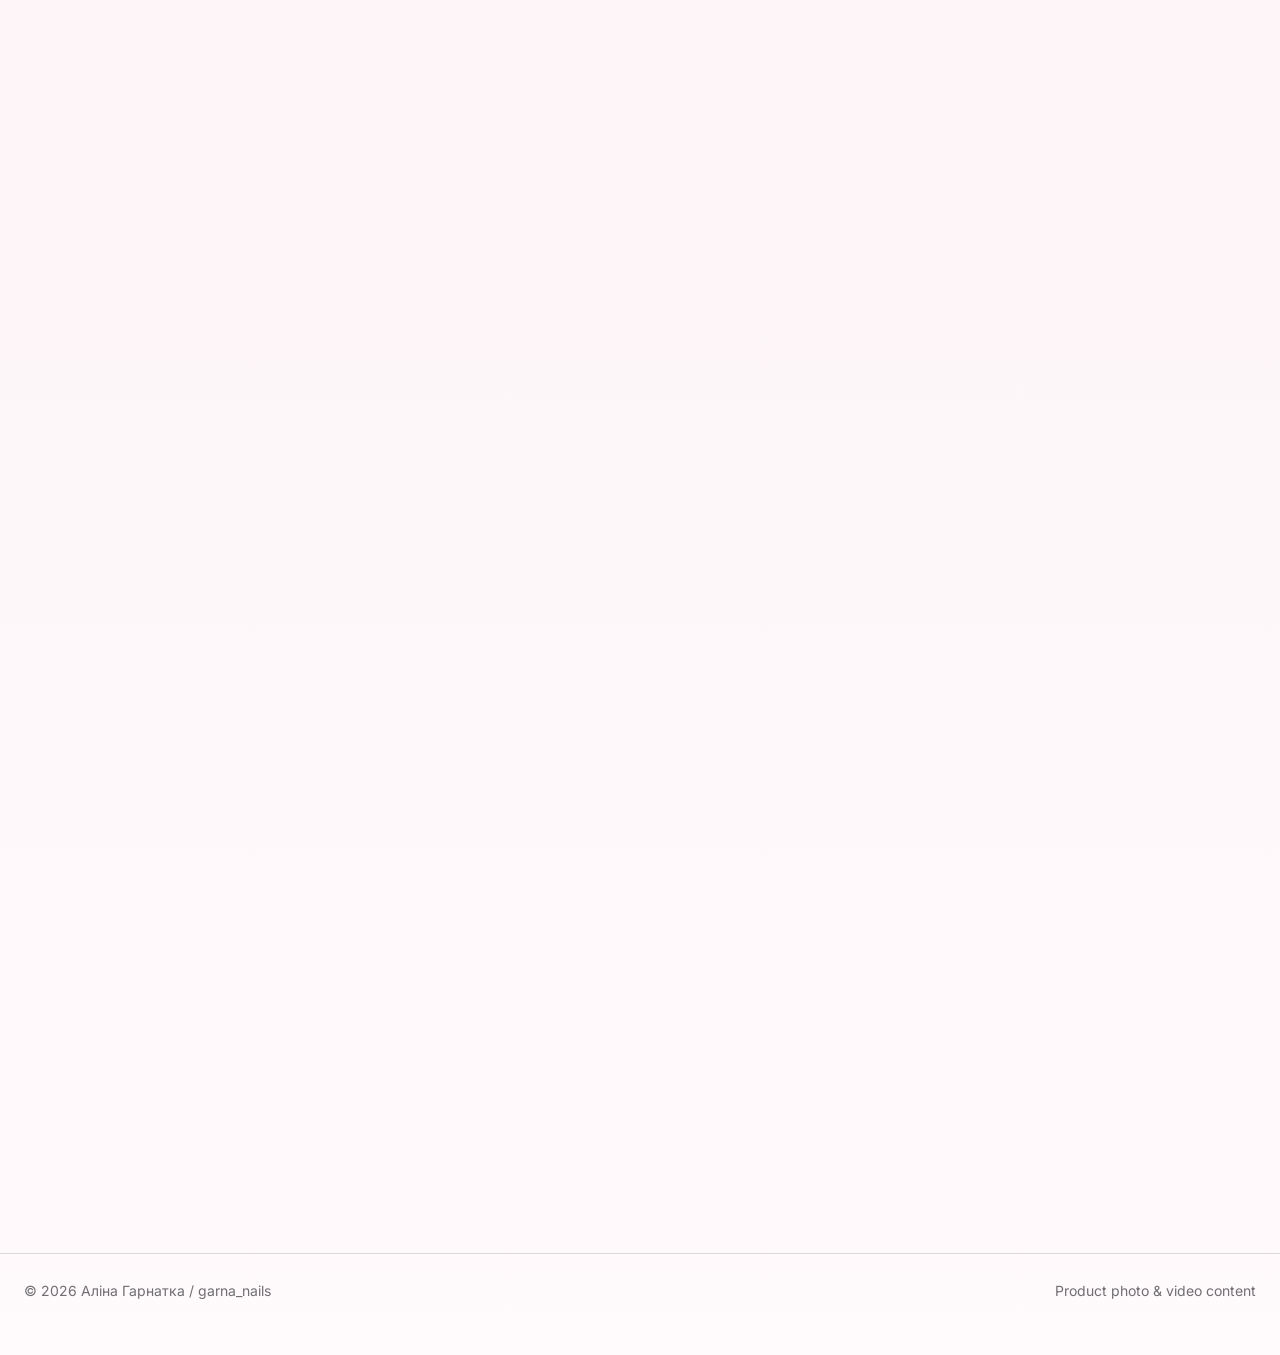
==== commit f974639f: "Update index.html" ====
--- a/index.html
+++ b/index.html
@@ -111,7 +111,7 @@
           Вартість залежить від формату зйомки, кількості фото/відео,
           складності ідеї, реквізиту та термінів виконання.
         </p>
-        <p class="fop">Оплата можлива на ФОП.</p>
+        <p class="fop">Оплата на ФОП.</p>
       </div>
 
       <a href="#contact" class="main-btn">Обговорити проєкт →</a>
--- a/style.css
+++ b/style.css
@@ -836,3 +836,20 @@
 .service-card:hover {
   border-color: var(--pink-dark) !important;
 }
+.service-card {
+  cursor: pointer !important;
+}
+
+.service-card:hover {
+  border-color: var(--pink-dark) !important;
+  transform: translateY(-4px);
+}
+.work-item video,
+.work-item iframe {
+  width: 100%;
+  height: 100%;
+  object-fit: cover;
+  border: 0;
+  display: block;
+  border-radius: inherit;
+}
